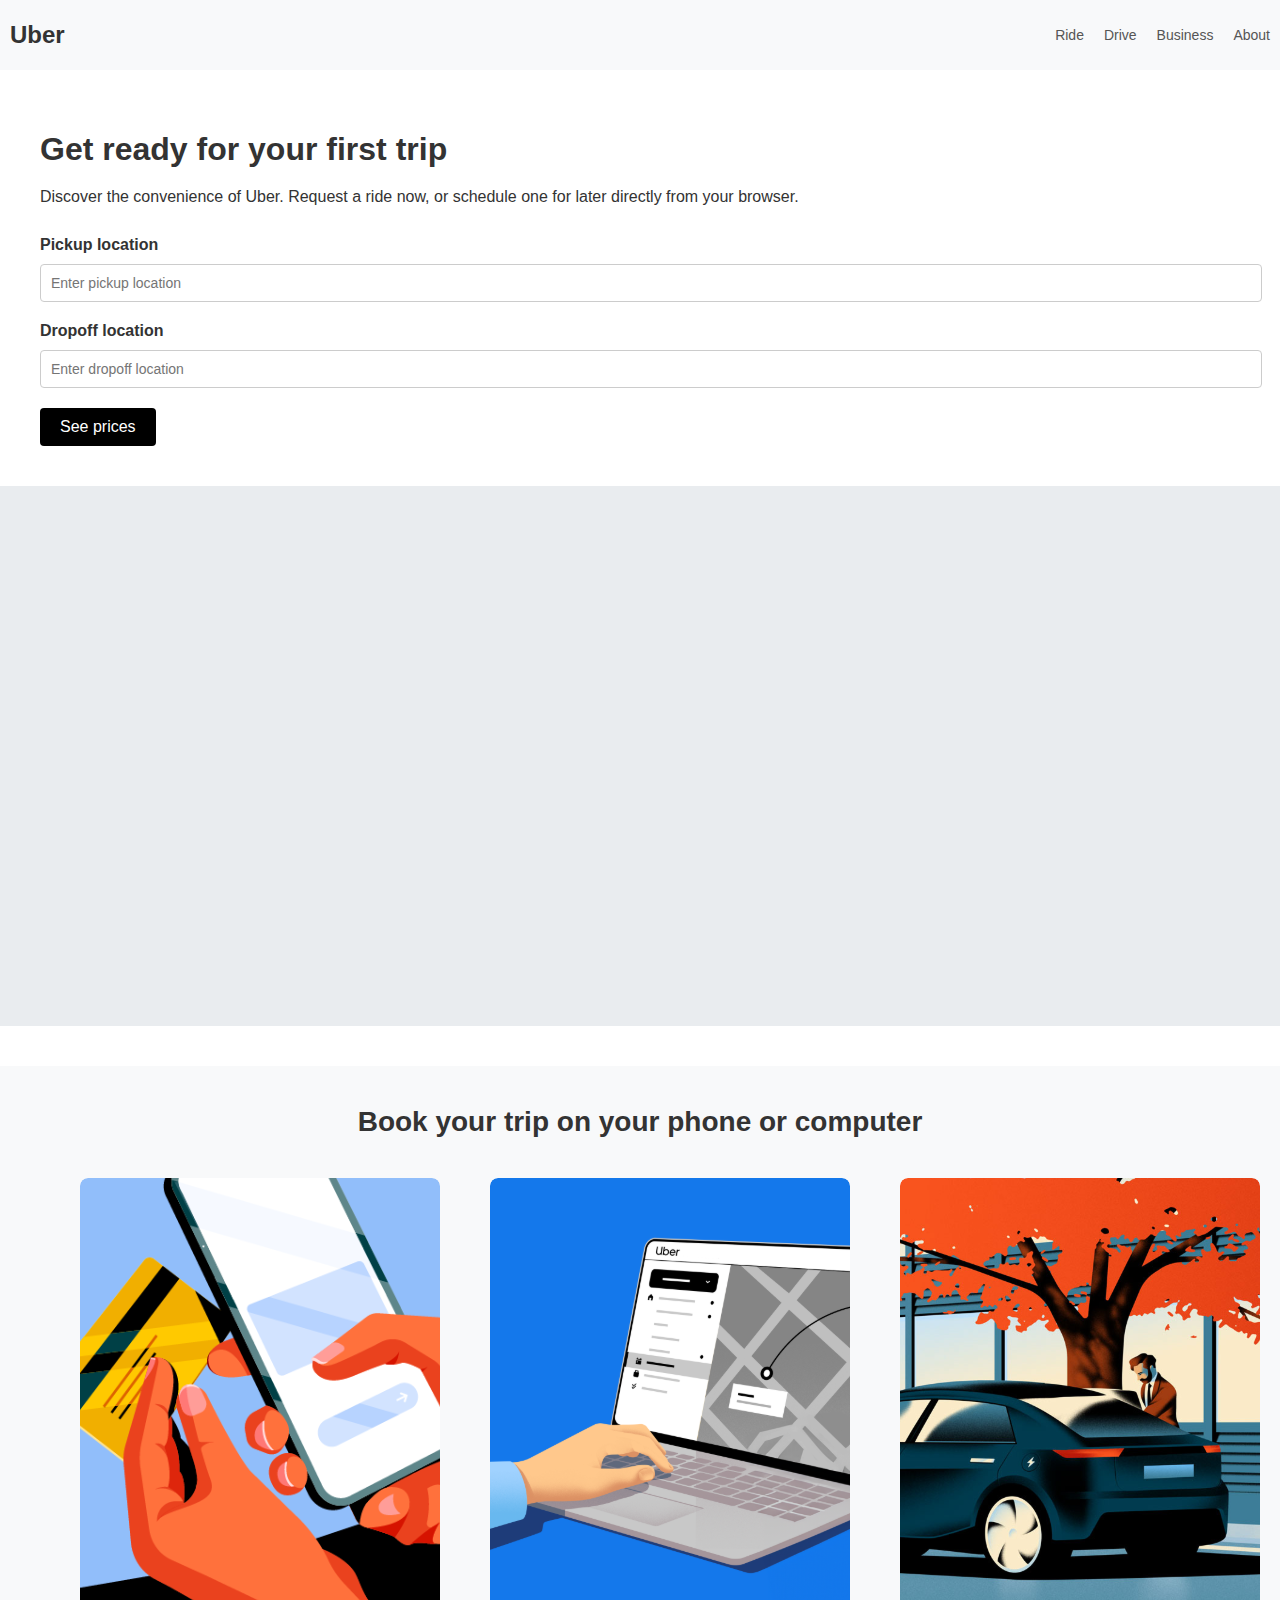
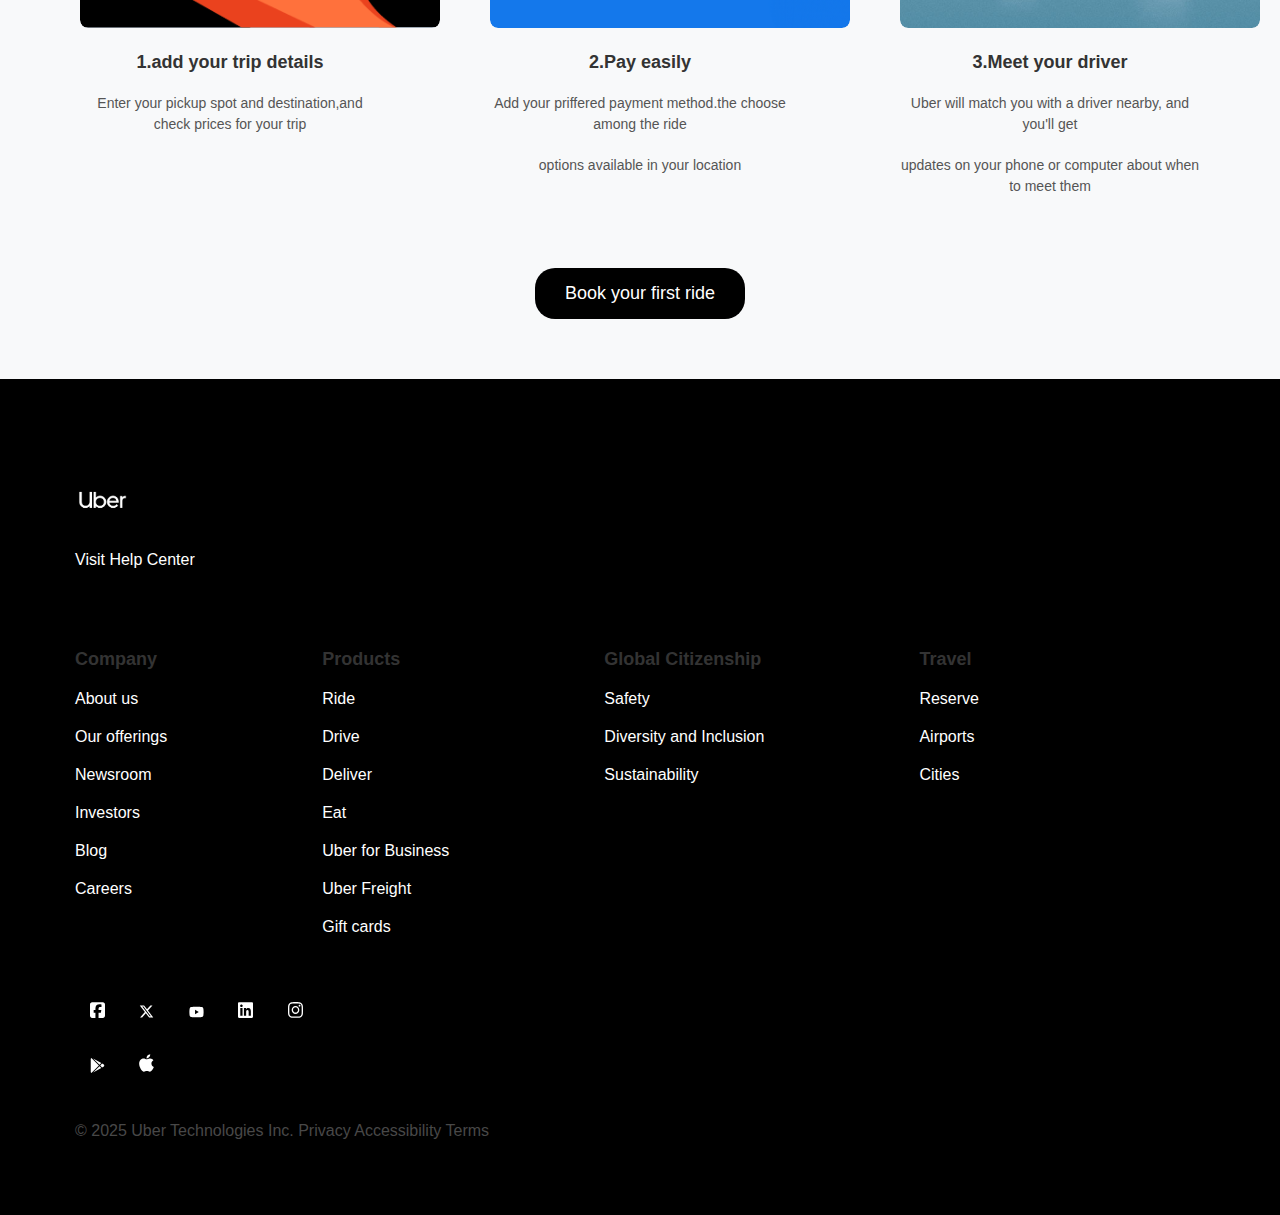
==== index.html @ c1a68408 "Code of Ui Submit" ====
<!DOCTYPE html>
<html lang="en">
  <head>
    <meta charset="UTF-8" />
    <meta name="viewport" content="width=device-width, initial-scale=1.0" />
    <title>Uber Trip Page</title>
    <link rel="stylesheet" href="styles.css" />
  </head>
  <body>
    <header>
      <div class="logo">Uber</div>
      <div class="top-menu">
        <div class="top-menu-item">Ride</div>
        <div class="top-menu-item">Drive</div>
        <div class="top-menu-item">Business</div>
        <div class="top-menu-item">About</div>
      </div>
    </header>
    <div class="page-body">
      <div class="form-container">
        <h1>Get ready for your first trip</h1>
        <p>
          Discover the convenience of Uber. Request a ride now, or schedule one
          for later directly from your browser.
        </p>
        <form>
          <label for="pickup">Pickup location</label>
          <input type="text" id="pickup" placeholder="Enter pickup location" />
          <label for="dropoff">Dropoff location</label>
          <input
            type="text"
            id="dropoff"
            placeholder="Enter dropoff location"
          />
          <button
            type="button"
            onclick="alert('Prices will be displayed here')"
          >
            See prices
          </button>
        </form>
      </div>
      <div class="map-container">
        <div class="map-placeholder">
          <iframe
            src="https://www.google.com/maps/embed?pb=!1m14!1m12!1m3!1d14996.81373633669!2d73.90070865!3d19.999974799999997!2m3!1f0!2f0!3f0!3m2!1i1024!2i768!4f13.1!5e0!3m2!1sen!2sin!4v1736525970050!5m2!1sen!2sin"
            width="1680"
            height="500"
            style="border: 0"
            allowfullscreen=""
            loading="lazy"
            referrerpolicy="no-referrer-when-downgrade"
          ></iframe>
        </div>
      </div>
      <div class="middle-Section">
        <div class="text">Book your trip on your phone or computer</div>

        <div class="first">
          <div class="mid-img">
            <img src="/Assets/images/add-payment (1).svg" alt="" />
            <h3>1.add your trip details</h3>
            <p>
              Enter your pickup spot and destination,and check prices for your
              trip
            </p>
          </div>

          <div class="mid-img">
            <img src="Assets/images/book-computer (1).svg" alt="" />
            <h3>2.Pay easily</h3>
            <p>Add your priffered payment method.the choose among the ride</p>
            <p>options available in your location</p>
          </div>

          <div class="mid-img">
            <img src="Assets/images/meet-your-driver (1).svg" alt="" />
            <h3>3.Meet your driver</h3>
            <p>Uber will match you with a driver nearby, and you'll get</p>
            <p>updates on your phone or computer about when to meet them</p>
          </div>
        </div>
        <div class="button">
          <button>Book your first ride</button>
        </div>
      </div>
      <div class="footer">
        <div class="box">
          <div class="section1">
            <div class="logo">
              <img src="Assets/images/uberlogo.png" alt="uberlogo" width="55px" />
            </div>
            <a href="#">Visit Help Center</a>
          </div>

          <div class="section2">
            <div class="company">
              <h3>Company</h3>
              <p>About us</p>
              <p>Our offerings</p>
              <p>Newsroom</p>
              <p>Investors</p>
              <p>Blog</p>
              <p>Careers</p>
            </div>
            <div class="products">
              <h3>Products</h3>
              <p>Ride</p>
              <p>Drive</p>
              <p>Deliver</p>
              <p>Eat</p>
              <p>Uber for Business</p>
              <p>Uber Freight</p>
              <p>Gift cards</p>
            </div>
            <div class="global">
              <h3>Global Citizenship</h3>
              <p>Safety</p>
              <p>Diversity and Inclusion</p>
              <p>Sustainability</p>
            </div>
            <div class="travel">
              <h3>Travel</h3>
              <p>Reserve</p>
              <p>Airports</p>
              <p>Cities</p>
            </div>
          </div>

          <div class="section3">
            <div class="visits">
              <a href="https://www.facebook.com/">
                <img src="/Assets/images/facebook.svg" alt="Facebook" />
              </a>
              <a href="https://x.com/?mx=2">
                <img src="/Assets/images/x-twitter.svg" alt="Twitter" />
              </a>
              <a href="https://www.youtube.com/">
                <img src="/Assets/images/youtube.svg" alt="Youtube" />
              </a>
              <a href="https://www.linkedin.com/feed/">
                <img src="/Assets/images/linkedin.svg" alt="Linkedin" />
              </a>
              <a href="https://www.instagram.com/">
                <img src="/Assets/images/instagram.svg" alt="Instagram" />
              </a>
            </div>
            <div class="getiton">
              <a
                href="https://play.google.com/store/apps/details?id=com.ubercab&hl=en_IN&pli=1"
              >
                <img
                  src="/Assets/images/google-play.svg"
                  alt="Get it on Google Play"
                />
              </a>
              <a
                href="https://apps.apple.com/us/app/uber-request-a-ride/id368677368"
              >
                <img src="/Assets/images/apple.svg" alt="Get it on Apple Store" />
              </a>
            </div>
          </div>

          <div class="section4">
            © 2025 Uber Technologies Inc.
            <a href="#">Privacy</a>
            <a href="#">Accessibility</a>
            <a href="#">Terms</a>
          </div>
        </div>
      </div>
    </div>
  </body>
</html>
---- styles.css ----
body {
  margin: 0;
  padding: 0;
  font-family: Arial, sans-serif;
  color: #333;
}

header {
  padding: 10px;
  display: flex;
  justify-content: space-between;
  align-items: center;
  background-color: #f8f9fa;
  height: 50px;
}

.logo {
  font-size: 24px;
  font-weight: bold;
}

.top-menu {
  display: flex;
}

.top-menu-item {
  margin-left: 20px;
  font-size: 14px;
  cursor: pointer;
  color: #555;
}

.page-body {
  display: flex;
  flex-direction: column;
  width: 100%;
}

.form-container {
  flex: 1;
  padding: 40px;
}

.form-container h1 {
  font-size: 32px;
  margin-bottom: 20px;
}

.form-container p {
  font-size: 16px;
  margin-bottom: 30px;
}

.form-container label {
  display: block;
  margin-bottom: 10px;
  font-weight: bold;
}

.form-container input {
  width: 100%;
  padding: 10px;
  margin-bottom: 20px;
  border: 1px solid #ccc;
  border-radius: 4px;
  font-size: 14px;
}

.form-container button {
  background-color: #000;
  color: #fff;
  padding: 10px 20px;
  border: none;
  border-radius: 4px;
  cursor: pointer;
  font-size: 16px;
}

.form-container button:hover {
  background-color: #333;
}

.map-container {
  height: 60vh;
  background-color: #e9ecef;
  display: flex;
  align-items: center;
  justify-content: center;
  margin-bottom: 40px;
}

/* .map-container iframe {
  width: 100%;
  height: 100%;
  border: 0;
} */

.middle-Section {
  padding: 40px;
  background-color: #f8f9fa;
}

.text {
  font-size: 28px;
  margin-bottom: 20px;
  font-weight: 700;
  text-align: center;
}

.first {
  display: flex;
  align-items: flex-start;
  justify-content: space-around;
  flex-wrap: wrap;
  gap: 30px;
  margin: 40px 0;
}

.mid-img {
  height: 650px;
  width: 400px;
}

.first div {
  text-align: center;
  max-width: 300px;
}

.first p {
  line-height: 1.5;
  font-size: 14px;
  color: #555;
}

h3 {
  margin-top: 15px;
  font-size: 18px;
  font-weight: bold;
  color: #333;
}

.button {
  text-align: center;
  margin: 20px 0;
}

.button button {
  padding: 15px 30px;
  background-color: black;
  color: white;
  font-size: 18px;
  border: none;
  border-radius: 20px;
  cursor: pointer;
}

.button button:hover {
  background-color: #333;
}

.footer{
  background-color: black;
    color: white;
    font-family: "Mula", sans-serif;
}

.box{
  margin: 75px;
}

.section1 a{
  text-decoration: none;
  color: white;
}

.logo{
  padding-top: 30px;
  padding-bottom: 30px;
}

.section1{
  margin-bottom: 60px;
}

.section3{
  margin-bottom: 50px;
}

.section4{
  color: rgb(72, 72, 72);
}

.section3 a{
  text-decoration: none;
  color: white;
}

.section4 a{
  text-decoration: none;
  color: rgb(72, 72, 72);
}

.section3 img{
  filter: invert(1);
  width: 15px;
  margin: 15px;
}

div.section3{
  margin: 30px 0px;

}

.section2{
  display: flex;
  justify-content: space-between;
  padding-right: 20%;
}

h3, p{
  margin: 20px 0px;
}
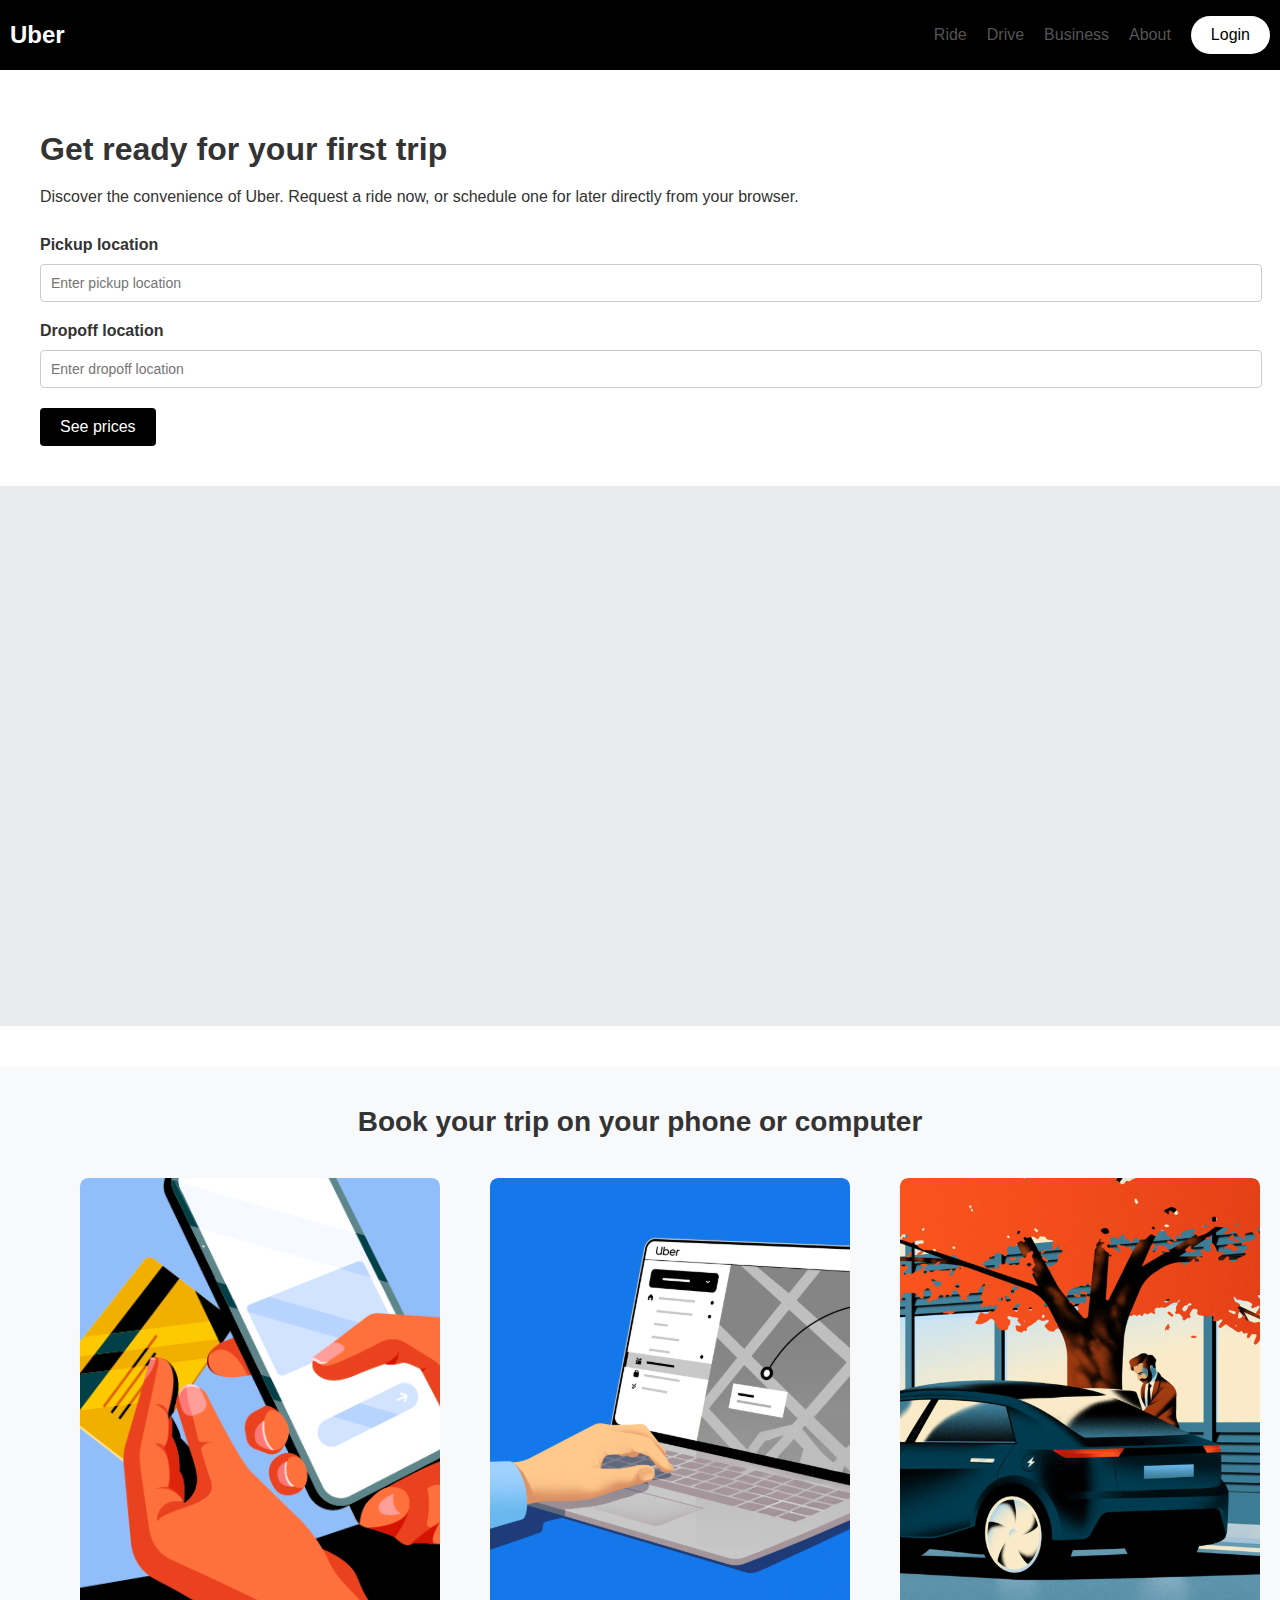
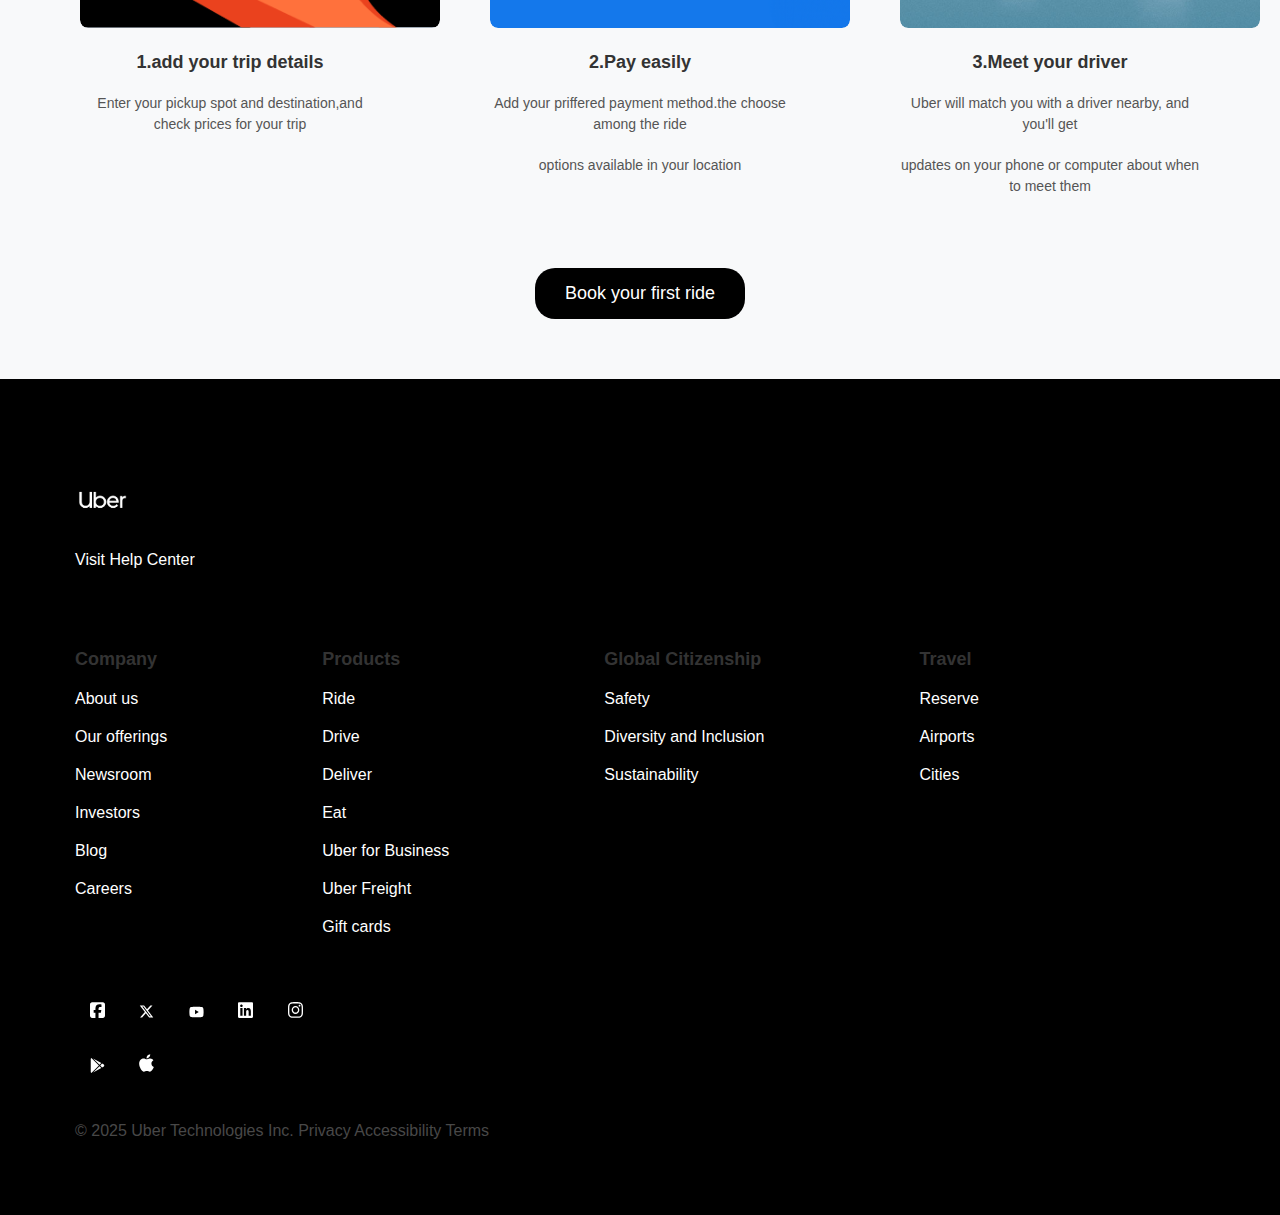
==== commit 2aca5fd4: "Added Login And Signup Pages" ====
--- a/index.html
+++ b/index.html
@@ -5,15 +5,18 @@
     <meta name="viewport" content="width=device-width, initial-scale=1.0" />
     <title>Uber Trip Page</title>
     <link rel="stylesheet" href="styles.css" />
+    <link rel="icon" type="image/x-icon" href="Assets/images/uber.svg" />
   </head>
   <body>
     <header>
-      <div class="logo">Uber</div>
+      <div class="logo"><a href="index.html">Uber</a></div>
       <div class="top-menu">
         <div class="top-menu-item">Ride</div>
         <div class="top-menu-item">Drive</div>
         <div class="top-menu-item">Business</div>
         <div class="top-menu-item">About</div>
+        <div class="Login"><a href="./Login.html">Login</a></div>
+        <!-- <div class="top-menu-item">Sign Up</div> -->
       </div>
     </header>
     <div class="page-body">
@@ -58,7 +61,7 @@
 
         <div class="first">
           <div class="mid-img">
-            <img src="/Assets/images/add-payment (1).svg" alt="" />
+            <img src="Assets/images/add-payment (1).svg" alt="" />
             <h3>1.add your trip details</h3>
             <p>
               Enter your pickup spot and destination,and check prices for your
@@ -88,7 +91,11 @@
         <div class="box">
           <div class="section1">
             <div class="logo">
-              <img src="Assets/images/uberlogo.png" alt="uberlogo" width="55px" />
+              <img
+                src="Assets/images/uberlogo.png"
+                alt="uberlogo"
+                width="55px"
+              />
             </div>
             <a href="#">Visit Help Center</a>
           </div>
@@ -130,19 +137,19 @@
           <div class="section3">
             <div class="visits">
               <a href="https://www.facebook.com/">
-                <img src="/Assets/images/facebook.svg" alt="Facebook" />
+                <img src="Assets/images/facebook.svg" alt="Facebook" />
               </a>
               <a href="https://x.com/?mx=2">
-                <img src="/Assets/images/x-twitter.svg" alt="Twitter" />
+                <img src="Assets/images/x-twitter.svg" alt="Twitter" />
               </a>
               <a href="https://www.youtube.com/">
-                <img src="/Assets/images/youtube.svg" alt="Youtube" />
+                <img src="Assets/images/youtube.svg" alt="Youtube" />
               </a>
               <a href="https://www.linkedin.com/feed/">
-                <img src="/Assets/images/linkedin.svg" alt="Linkedin" />
+                <img src="Assets/images/linkedin.svg" alt="Linkedin" />
               </a>
               <a href="https://www.instagram.com/">
-                <img src="/Assets/images/instagram.svg" alt="Instagram" />
+                <img src="Assets/images/instagram.svg" alt="Instagram" />
               </a>
             </div>
             <div class="getiton">
@@ -150,14 +157,17 @@
                 href="https://play.google.com/store/apps/details?id=com.ubercab&hl=en_IN&pli=1"
               >
                 <img
-                  src="/Assets/images/google-play.svg"
+                  src="Assets/images/google-play.svg"
                   alt="Get it on Google Play"
                 />
               </a>
               <a
                 href="https://apps.apple.com/us/app/uber-request-a-ride/id368677368"
               >
-                <img src="/Assets/images/apple.svg" alt="Get it on Apple Store" />
+                <img
+                  src="Assets/images/apple.svg"
+                  alt="Get it on Apple Store"
+                />
               </a>
             </div>
           </div>
--- a/styles.css
+++ b/styles.css
@@ -10,8 +10,13 @@
   display: flex;
   justify-content: space-between;
   align-items: center;
-  background-color: #f8f9fa;
+  background-color: black;
+  color: white;
   height: 50px;
+}
+header .logo a{
+  text-decoration: none;
+  color: white;
 }
 
 .logo {
@@ -21,13 +26,33 @@
 
 .top-menu {
   display: flex;
+  align-items: center;
+}
+
+.top-menu-item:hover{
+  color: white;
 }
 
 .top-menu-item {
   margin-left: 20px;
-  font-size: 14px;
+  font-size: 16px;
   cursor: pointer;
   color: #555;
+}
+
+.Login{
+  background-color: white;
+  color: black;
+  padding: 10px 20px;
+  border-radius: 20px;
+  margin-left: 20px;
+  font-size: 16px;
+  cursor: pointer;
+}
+
+.Login a{
+  text-decoration: none;
+  color: black;
 }
 
 .page-body {
@@ -162,13 +187,14 @@
   background-color: black;
     color: white;
     font-family: "Mula", sans-serif;
-}
-
-.box{
-  margin: 75px;
-}
-
-.section1 a{
+  }
+  
+  .box{
+    margin: 75px;
+  }
+  
+  .section1 a{
+  cursor: pointer;
   text-decoration: none;
   color: white;
 }
@@ -215,9 +241,11 @@
   display: flex;
   justify-content: space-between;
   padding-right: 20%;
+  
 }
 
 h3, p{
   margin: 20px 0px;
-}
-
+
+}
+
